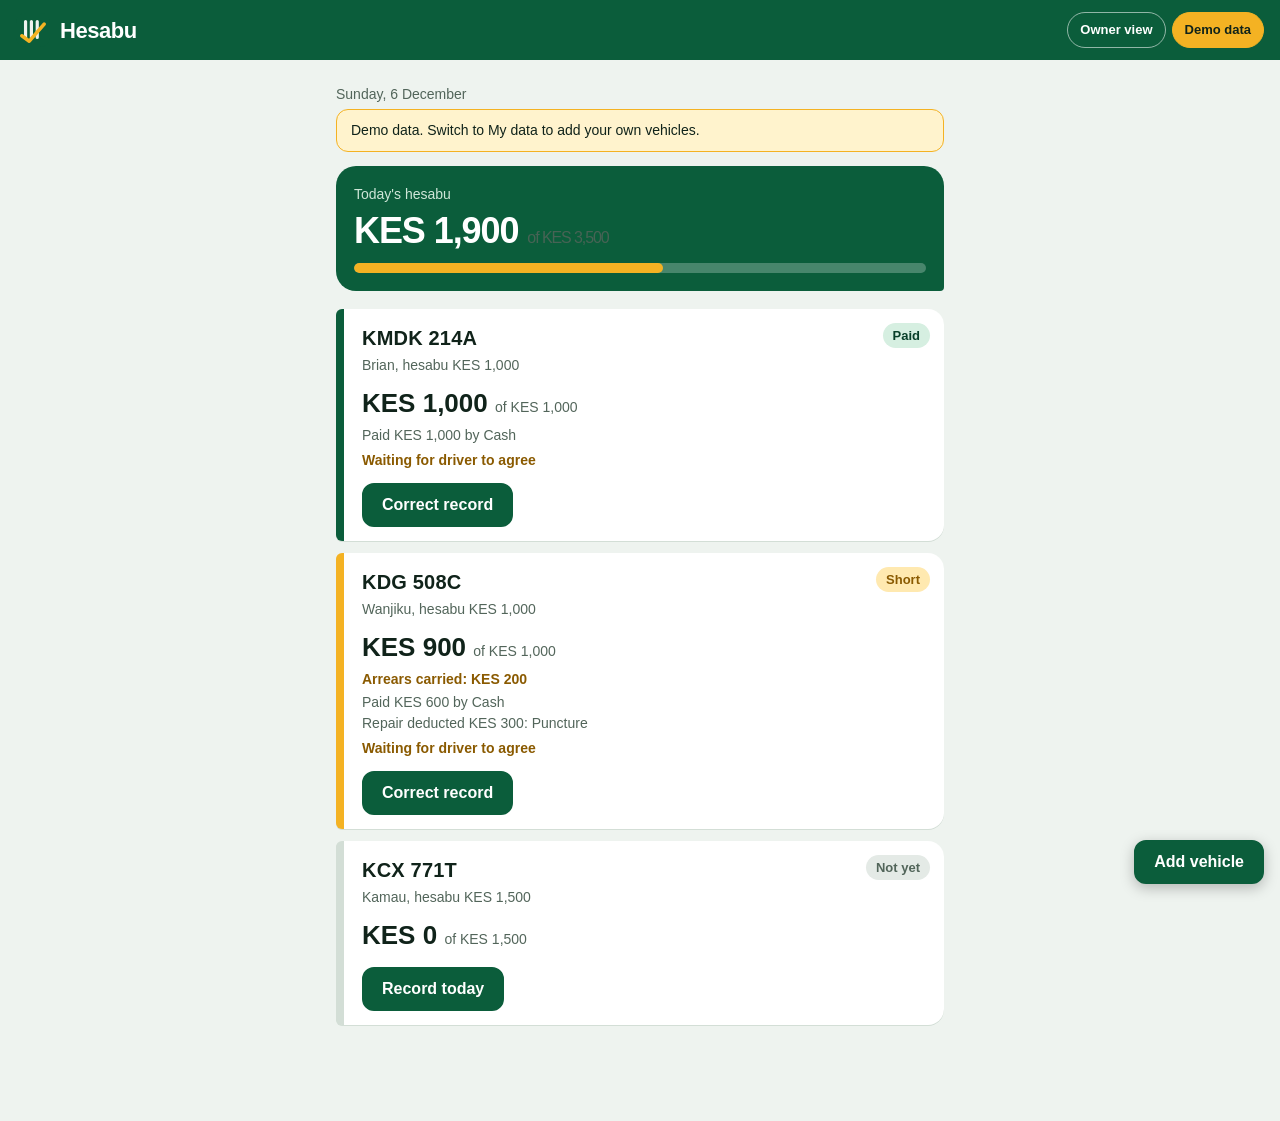
==== index.html @ f23fcfda "first commit" ====
<!doctype html>
<html lang="en">
<head>
<meta charset="utf-8">
<meta name="viewport" content="width=device-width, initial-scale=1, viewport-fit=cover">
<meta name="theme-color" content="#0B5D3B">
<title>Hesabu: the daily record both sides agree on</title>
<link rel="stylesheet" href="style.css">
</head>
<body>
<header class="top">
  <a class="brand" href="./" aria-label="Hesabu home">
    <svg viewBox="0 0 32 32" width="34" height="34" aria-hidden="true">
      <rect width="32" height="32" rx="9" fill="#0B5D3B"/>
      <path d="M9 8v15M14.5 8v15M20 8v15" stroke="#EEF3EF" stroke-width="3" stroke-linecap="round"/>
      <path d="M5.5 21.5l7 5 14-16" stroke="#F4B223" stroke-width="3.4" fill="none" stroke-linecap="round" stroke-linejoin="round"/>
    </svg>
    <span>Hesabu</span>
  </a>
  <div class="ctrl">
    <button id="role" class="pill" type="button"></button>
    <button id="mode" class="pill" type="button"></button>
  </div>
</header>
<main id="app"></main>
<div id="sheet" class="sheet" hidden></div>
<script src="app.js"></script>
</body>
</html>
---- style.css ----
:root{
  --green:#0B5D3B;--green-d:#083F29;--amber:#F4B223;--amber-d:#8A5A00;
  --bg:#EEF3EF;--ink:#10231A;--mute:#52655A;--line:#D3DED6;--card:#fff;
  --red:#B3261E;--ok:#0B5D3B;
  --font:"Avenir Next","Segoe UI",Roboto,"Helvetica Neue",Arial,sans-serif;
}
*{box-sizing:border-box}
html{-webkit-text-size-adjust:100%}
body{margin:0;background:var(--bg);color:var(--ink);font:16px/1.5 var(--font);
  padding:env(safe-area-inset-top,0) 0 env(safe-area-inset-bottom,0)}
button,input,select{font:inherit;color:inherit}
:focus-visible{outline:3px solid var(--amber);outline-offset:2px}
.top{display:flex;justify-content:space-between;align-items:center;gap:8px;
  padding:12px 16px;background:var(--green);color:#fff;position:sticky;top:0;z-index:5}
.brand{display:flex;align-items:center;gap:10px;color:#fff;text-decoration:none;
  font-size:22px;font-weight:800;letter-spacing:-.02em}
.ctrl{display:flex;gap:6px;flex-wrap:wrap;justify-content:flex-end}
.pill{min-height:36px;padding:4px 12px;border-radius:999px;border:1.5px solid rgba(255,255,255,.55);
  background:transparent;color:#fff;font-size:13px;font-weight:600;cursor:pointer}
.pill[aria-pressed="true"]{background:var(--amber);border-color:var(--amber);color:var(--ink)}
main{max-width:640px;margin:0 auto;padding:16px 16px 96px}
.day{margin:8px 0 4px;color:var(--mute);font-size:14px}
.summary{background:var(--green);color:#fff;border-radius:20px 20px 4px 20px;padding:18px;margin-bottom:18px}
.summary .big{font-size:36px;font-weight:800;letter-spacing:-.03em;line-height:1.1}
.summary .big span{font-size:16px;font-weight:500;opacity:.85}
.bar{height:10px;border-radius:99px;background:rgba(255,255,255,.25);margin-top:12px;overflow:hidden}
.bar i{display:block;height:100%;background:var(--amber);border-radius:99px;transition:width .5s}
.banner{background:#FFF3CD;border:1.5px solid var(--amber);border-radius:12px;padding:10px 14px;margin-bottom:14px;font-size:14px}
.list{display:grid;gap:12px}
.card{background:var(--card);border-radius:6px 16px 16px 6px;padding:14px 14px 14px 18px;
  border-left:8px solid var(--line);box-shadow:0 1px 0 var(--line)}
.card.paid{border-left-color:var(--ok)}
.card.short{border-left-color:var(--amber)}
.row{display:flex;justify-content:space-between;gap:10px;align-items:flex-start}
h2{font-size:18px;margin:0}
h3{font-size:20px;margin:0;letter-spacing:.01em}
p{margin:2px 0}
.sub{color:var(--mute);font-size:14px}
.big{font-size:26px;font-weight:800;font-variant-numeric:tabular-nums;margin-top:6px}
.big span{font-size:14px;font-weight:500;color:var(--mute)}
.tag{padding:3px 10px;border-radius:99px;font-size:13px;font-weight:700;white-space:nowrap}
.s-paid{background:#D6EFE1;color:var(--green-d)}
.s-short{background:#FFE9B0;color:var(--amber-d)}
.s-none{background:#E4EAE6;color:var(--mute)}
.e-pending{color:var(--amber-d)}.e-agreed{color:var(--ok)}.e-disputed{color:var(--red)}
.ent{font-weight:700;font-size:14px;margin-top:4px}
.note{font-size:14px;color:var(--mute)}
.warn{color:var(--amber-d);font-weight:600}
.acts{display:flex;gap:8px;margin-top:12px;flex-wrap:wrap}
.btn{min-height:44px;padding:8px 18px;border-radius:12px;border:2px solid var(--green);
  background:var(--green);color:#fff;font-weight:700;cursor:pointer}
.btn.alt{background:#fff;color:var(--green)}
.btn.bad{background:#fff;border-color:var(--red);color:var(--red)}
.btn.full{width:100%}
.btn:active{transform:translateY(1px)}
.empty{text-align:center;padding:36px 12px;color:var(--mute)}
.empty h2{color:var(--ink);margin-bottom:6px}
.fab{position:fixed;right:16px;bottom:calc(16px + env(safe-area-inset-bottom,0));box-shadow:0 4px 14px rgba(0,0,0,.25)}
.sheet{position:fixed;inset:0;background:rgba(16,35,26,.55);z-index:10;display:flex;align-items:flex-end;justify-content:center}
.sheet[hidden]{display:none}
.panel{background:#fff;width:100%;max-width:640px;max-height:92vh;overflow:auto;
  border-radius:22px 22px 0 0;padding:18px 18px calc(18px + env(safe-area-inset-bottom,0));animation:up .22s ease-out}
@keyframes up{from{transform:translateY(40px);opacity:.4}to{transform:none;opacity:1}}
label{display:block;font-weight:600;font-size:14px;margin:12px 0 4px}
input,select{width:100%;min-height:46px;padding:8px 12px;border:1.5px solid var(--line);border-radius:10px;background:#fff}
.chips{display:flex;gap:8px;flex-wrap:wrap;margin-top:6px}
.chip{min-height:44px;padding:6px 16px;border-radius:99px;border:1.5px solid var(--green);background:#fff;font-weight:700;color:var(--green);cursor:pointer}
.chip[aria-pressed="true"]{background:var(--green);color:#fff}
.two{display:grid;grid-template-columns:1fr 1fr;gap:10px}
.sum{background:var(--bg);border-radius:12px;padding:12px;margin:14px 0}
.sum div{display:flex;justify-content:space-between;font-variant-numeric:tabular-nums}
.sum .t{font-weight:800;border-top:1px solid var(--line);margin-top:6px;padding-top:6px}
.err{color:var(--red);font-size:14px;min-height:20px}
@media (prefers-reduced-motion:reduce){*{animation:none!important;transition:none!important}}
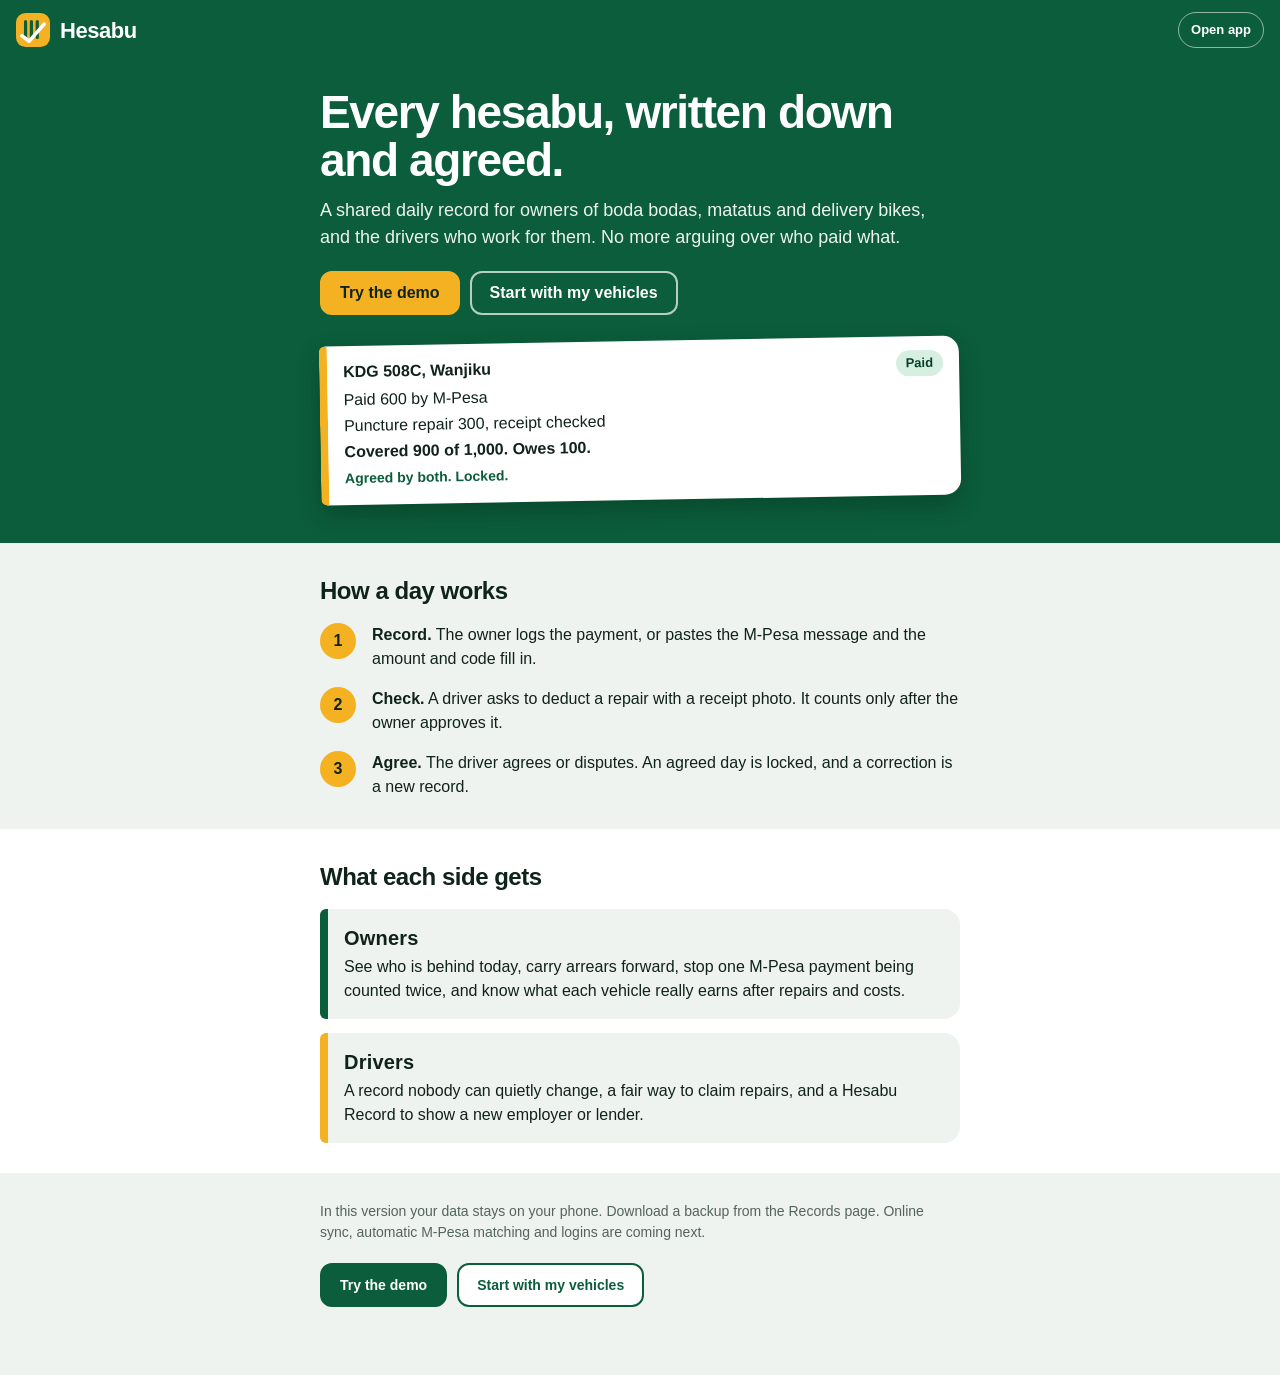
==== commit 0fae022a: "second commit" ====
--- a/index.html
+++ b/index.html
@@ -4,26 +4,62 @@
 <meta charset="utf-8">
 <meta name="viewport" content="width=device-width, initial-scale=1, viewport-fit=cover">
 <meta name="theme-color" content="#0B5D3B">
-<title>Hesabu: the daily record both sides agree on</title>
+<title>Hesabu: every hesabu, written down and agreed</title>
+<meta name="description" content="A shared daily record for boda, matatu and delivery owners and their drivers.">
 <link rel="stylesheet" href="style.css">
+<link rel="stylesheet" href="welcome.css">
 </head>
 <body>
 <header class="top">
-  <a class="brand" href="./" aria-label="Hesabu home">
+  <a class="brand" href="index.html" aria-label="Hesabu home">
     <svg viewBox="0 0 32 32" width="34" height="34" aria-hidden="true">
-      <rect width="32" height="32" rx="9" fill="#0B5D3B"/>
-      <path d="M9 8v15M14.5 8v15M20 8v15" stroke="#EEF3EF" stroke-width="3" stroke-linecap="round"/>
-      <path d="M5.5 21.5l7 5 14-16" stroke="#F4B223" stroke-width="3.4" fill="none" stroke-linecap="round" stroke-linejoin="round"/>
+      <rect width="32" height="32" rx="9" fill="#F4B223"/>
+      <path d="M9 8v15M14.5 8v15M20 8v15" stroke="#0B5D3B" stroke-width="3" stroke-linecap="round"/>
+      <path d="M5.5 21.5l7 5 14-16" stroke="#fff" stroke-width="3.4" fill="none" stroke-linecap="round" stroke-linejoin="round"/>
     </svg>
     <span>Hesabu</span>
   </a>
-  <div class="ctrl">
-    <button id="role" class="pill" type="button"></button>
-    <button id="mode" class="pill" type="button"></button>
+  <a class="pill" href="app.html?mode=demo">Open app</a>
+</header>
+
+<section class="hero">
+  <div class="wrap">
+    <h1>Every hesabu, written down and agreed.</h1>
+    <p>A shared daily record for owners of boda bodas, matatus and delivery bikes, and the drivers who work for them. No more arguing over who paid what.</p>
+    <div class="cta">
+      <a class="btn amber" href="app.html?mode=demo">Try the demo</a>
+      <a class="btn ghost" href="app.html?mode=mine">Start with my vehicles</a>
+    </div>
+    <div class="slip" aria-label="Example of a day record">
+      <div class="row"><b>KDG 508C, Wanjiku</b><span class="tag s-paid">Paid</span></div>
+      <p>Paid 600 by M-Pesa</p>
+      <p>Puncture repair 300, receipt checked</p>
+      <p><b>Covered 900 of 1,000. Owes 100.</b></p>
+      <p class="e-agreed ent">Agreed by both. Locked.</p>
+    </div>
   </div>
-</header>
-<main id="app"></main>
-<div id="sheet" class="sheet" hidden></div>
-<script src="app.js"></script>
+</section>
+
+<section class="sec"><div class="wrap">
+  <h2>How a day works</h2>
+  <ol class="steps">
+    <li><div><b>Record.</b> The owner logs the payment, or pastes the M-Pesa message and the amount and code fill in.</div></li>
+    <li><div><b>Check.</b> A driver asks to deduct a repair with a receipt photo. It counts only after the owner approves it.</div></li>
+    <li><div><b>Agree.</b> The driver agrees or disputes. An agreed day is locked, and a correction is a new record.</div></li>
+  </ol>
+</div></section>
+
+<section class="sec alt"><div class="wrap">
+  <h2>What each side gets</h2>
+  <div class="who">
+    <div><h3>Owners</h3><p>See who is behind today, carry arrears forward, stop one M-Pesa payment being counted twice, and know what each vehicle really earns after repairs and costs.</p></div>
+    <div><h3>Drivers</h3><p>A record nobody can quietly change, a fair way to claim repairs, and a Hesabu Record to show a new employer or lender.</p></div>
+  </div>
+</div></section>
+
+<section class="foot"><div class="wrap">
+  <p>In this version your data stays on your phone. Download a backup from the Records page. Online sync, automatic M-Pesa matching and logins are coming next.</p>
+  <div class="cta"><a class="btn" href="app.html?mode=demo">Try the demo</a><a class="btn alt" href="app.html?mode=mine">Start with my vehicles</a></div>
+</div></section>
 </body>
 </html>
--- a/style.css
+++ b/style.css
@@ -72,3 +72,19 @@
 .sum .t{font-weight:800;border-top:1px solid var(--line);margin-top:6px;padding-top:6px}
 .err{color:var(--red);font-size:14px;min-height:20px}
 @media (prefers-reduced-motion:reduce){*{animation:none!important;transition:none!important}}
+textarea{width:100%;min-height:72px;padding:8px 12px;border:1.5px solid var(--line);border-radius:10px;background:#fff;font:inherit;resize:vertical;margin-bottom:8px}
+a.btn{display:inline-flex;align-items:center;text-decoration:none}
+.lines{list-style:none;margin:8px 0 0;padding:0;font-size:14px}
+.lines li{display:flex;gap:10px;align-items:flex-start;padding:8px 0;border-top:1px dashed var(--line)}
+.thumbb{border:0;padding:0;background:none;cursor:pointer;flex:none}
+.thumb{width:64px;height:64px;object-fit:cover;border-radius:8px;border:1.5px solid var(--line);display:block}
+.view img{width:100%;border-radius:12px}
+.rep{margin-top:26px}
+.stat{display:grid;grid-template-columns:repeat(3,1fr);gap:8px;margin-top:8px}
+.stat b{display:block;font-size:17px;font-variant-numeric:tabular-nums}
+.stat span{font-size:12px;color:var(--mute)}
+.tabs{display:flex;gap:6px;margin:4px 0 14px;background:#DDE7E0;padding:4px;border-radius:14px}
+.tab{flex:1;min-height:42px;border:0;border-radius:10px;background:transparent;font-weight:700;color:var(--mute);cursor:pointer}
+.tab[aria-pressed="true"]{background:#fff;color:var(--green);box-shadow:0 1px 0 var(--line)}
+.code{font-weight:800;letter-spacing:.06em}
+@media print{.top,.tabs,.acts,.fab{display:none!important}body{background:#fff}}
--- a/welcome.css
+++ b/welcome.css
@@ -0,0 +1,21 @@
+a.pill{display:inline-flex;align-items:center;text-decoration:none}
+.wrap{max-width:640px;margin:0 auto}
+.hero{background:var(--green);color:#fff;padding:28px 16px 44px}
+.hero h1{font-size:clamp(32px,9vw,46px);line-height:1.05;letter-spacing:-.03em;margin:0 0 12px}
+.hero>.wrap>p{font-size:18px;opacity:.93;max-width:34em}
+.cta{display:flex;gap:10px;flex-wrap:wrap;margin:20px 0}
+a.btn{justify-content:center;text-align:center}
+.btn.amber{background:var(--amber);border-color:var(--amber);color:var(--ink)}
+.btn.ghost{background:transparent;border-color:rgba(255,255,255,.7);color:#fff}
+.slip{background:#fff;color:var(--ink);border-radius:6px 16px 16px 6px;border-left:8px solid var(--amber);
+  padding:14px 16px;margin-top:26px;transform:rotate(-1deg);box-shadow:0 10px 24px rgba(0,0,0,.22)}
+.sec{padding:30px 16px}.sec.alt{background:#fff}
+.sec h2{font-size:24px;letter-spacing:-.02em;margin-bottom:14px}
+.steps{counter-reset:s;list-style:none;padding:0;margin:0;display:grid;gap:16px}
+.steps li{display:grid;grid-template-columns:40px 1fr;gap:12px;align-items:start}
+.steps li::before{counter-increment:s;content:counter(s);width:36px;height:36px;border-radius:50%;
+  background:var(--amber);color:var(--ink);font-weight:800;display:grid;place-items:center}
+.who{display:grid;gap:14px}
+.who>div{padding:14px 16px;border-left:8px solid var(--green);background:var(--bg);border-radius:6px 16px 16px 6px}
+.who>div+div{border-left-color:var(--amber)}
+.foot{padding:26px 16px 48px;color:var(--mute);font-size:14px}
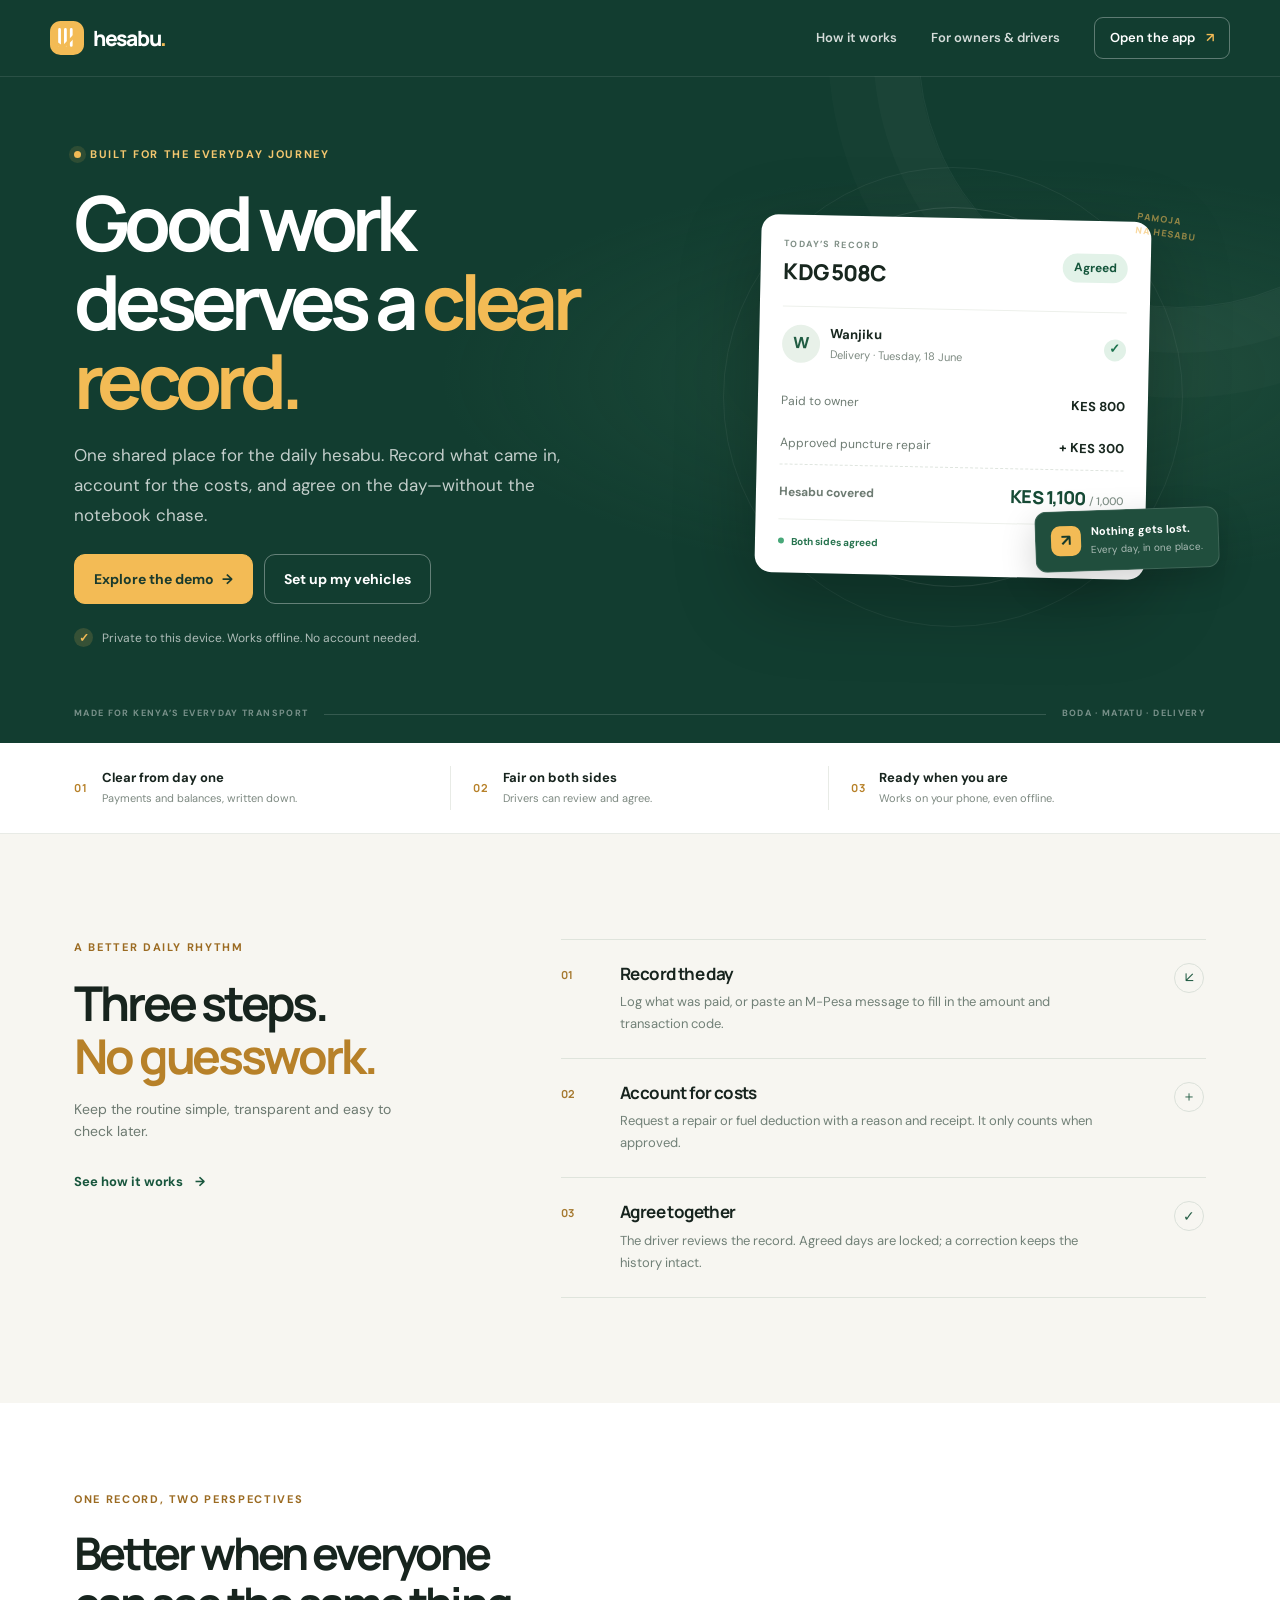
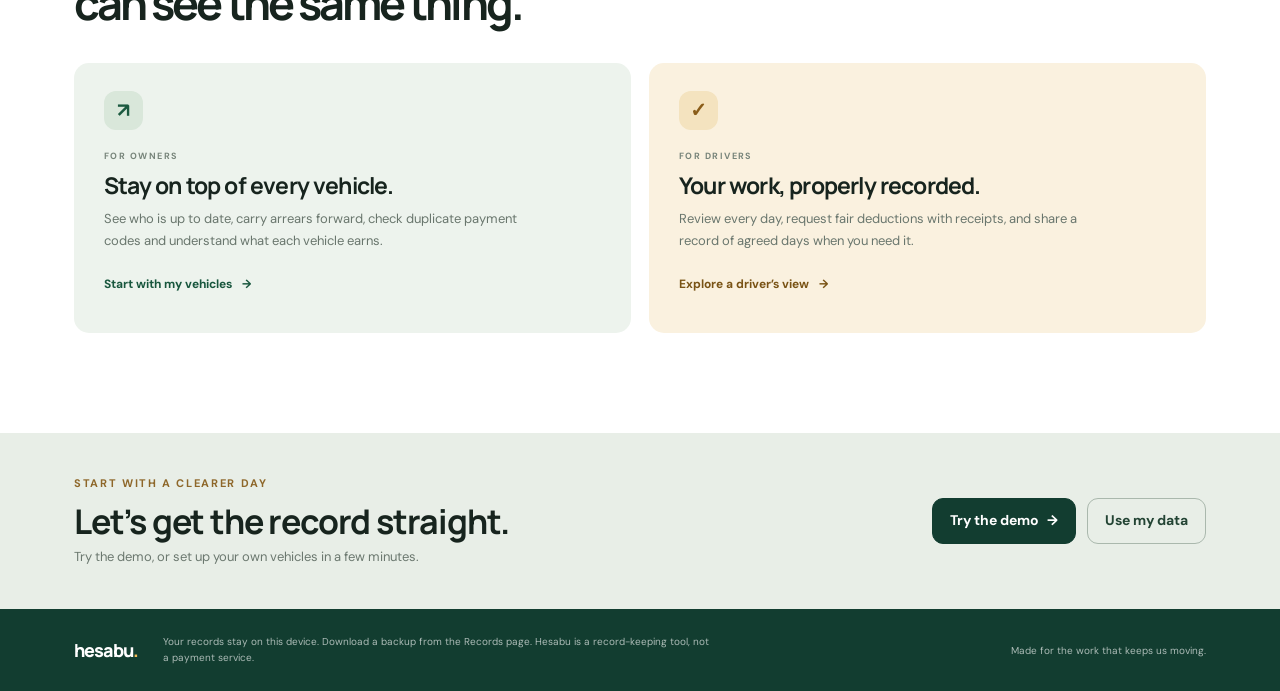
==== commit 5157b379: "Modernize Hesabu frontend experience and accessibility" ====
--- a/index.html
+++ b/index.html
@@ -1,65 +1,91 @@
 <!doctype html>
 <html lang="en">
 <head>
-<meta charset="utf-8">
-<meta name="viewport" content="width=device-width, initial-scale=1, viewport-fit=cover">
-<meta name="theme-color" content="#0B5D3B">
-<title>Hesabu: every hesabu, written down and agreed</title>
-<meta name="description" content="A shared daily record for boda, matatu and delivery owners and their drivers.">
-<link rel="stylesheet" href="style.css">
-<link rel="stylesheet" href="welcome.css">
+  <meta charset="utf-8">
+  <meta name="viewport" content="width=device-width, initial-scale=1, viewport-fit=cover">
+  <meta name="theme-color" content="#123d30">
+  <meta name="description" content="A clear, shared daily record for boda boda, matatu and delivery owners and their drivers. Track payments, agree deductions and keep every hesabu in one place.">
+  <meta name="color-scheme" content="light">
+  <title>Hesabu — Clear records. Better working days.</title>
+  <link rel="preconnect" href="https://fonts.googleapis.com">
+  <link rel="preconnect" href="https://fonts.gstatic.com" crossorigin>
+  <link href="https://fonts.googleapis.com/css2?family=DM+Sans:wght@400;500;600;700&family=Manrope:wght@400;500;600;700;800&display=swap" rel="stylesheet">
+  <link rel="stylesheet" href="style.css">
+  <link rel="stylesheet" href="welcome.css">
+  <link rel="manifest" href="manifest.json">
 </head>
-<body>
-<header class="top">
-  <a class="brand" href="index.html" aria-label="Hesabu home">
-    <svg viewBox="0 0 32 32" width="34" height="34" aria-hidden="true">
-      <rect width="32" height="32" rx="9" fill="#F4B223"/>
-      <path d="M9 8v15M14.5 8v15M20 8v15" stroke="#0B5D3B" stroke-width="3" stroke-linecap="round"/>
-      <path d="M5.5 21.5l7 5 14-16" stroke="#fff" stroke-width="3.4" fill="none" stroke-linecap="round" stroke-linejoin="round"/>
-    </svg>
-    <span>Hesabu</span>
-  </a>
-  <a class="pill" href="app.html?mode=demo">Open app</a>
-</header>
+<body class="welcome-page">
+  <a class="skip-link" href="#main">Skip to content</a>
+  <header class="top landing-header">
+    <a class="brand" href="index.html" aria-label="Hesabu home">
+      <span class="brand-mark" aria-hidden="true"><svg viewBox="0 0 32 32" width="34" height="34"><rect width="32" height="32" rx="10" fill="currentColor"/><path d="M9 8v15M14.5 8v15M20 8v15" stroke="#fff" stroke-width="2.6" stroke-linecap="round"/><path d="m6 21 6 4 14-14" stroke="#f3bb55" stroke-width="3" fill="none" stroke-linecap="round" stroke-linejoin="round"/></svg></span>
+      <span>hesabu<span class="brand-period">.</span></span>
+    </a>
+    <nav class="landing-nav" aria-label="Main navigation">
+      <a href="#how-it-works">How it works</a>
+      <a href="#for-everyone">For owners &amp; drivers</a>
+      <a class="nav-cta" href="app.html?mode=demo">Open the app <span aria-hidden="true">↗</span></a>
+    </nav>
+  </header>
 
-<section class="hero">
-  <div class="wrap">
-    <h1>Every hesabu, written down and agreed.</h1>
-    <p>A shared daily record for owners of boda bodas, matatus and delivery bikes, and the drivers who work for them. No more arguing over who paid what.</p>
-    <div class="cta">
-      <a class="btn amber" href="app.html?mode=demo">Try the demo</a>
-      <a class="btn ghost" href="app.html?mode=mine">Start with my vehicles</a>
-    </div>
-    <div class="slip" aria-label="Example of a day record">
-      <div class="row"><b>KDG 508C, Wanjiku</b><span class="tag s-paid">Paid</span></div>
-      <p>Paid 600 by M-Pesa</p>
-      <p>Puncture repair 300, receipt checked</p>
-      <p><b>Covered 900 of 1,000. Owes 100.</b></p>
-      <p class="e-agreed ent">Agreed by both. Locked.</p>
-    </div>
-  </div>
-</section>
+  <main id="main">
+    <section class="hero">
+      <div class="hero-grid wrap">
+        <div class="hero-copy">
+          <p class="eyebrow"><span class="eyebrow-dot"></span> BUILT FOR THE EVERYDAY JOURNEY</p>
+          <h1>Good work deserves a <em>clear record.</em></h1>
+          <p class="hero-lede">One shared place for the daily hesabu. Record what came in, account for the costs, and agree on the day—without the notebook chase.</p>
+          <div class="cta hero-actions">
+            <a class="btn amber" href="app.html?mode=demo">Explore the demo <span aria-hidden="true">→</span></a>
+            <a class="btn ghost" href="app.html?mode=mine">Set up my vehicles</a>
+          </div>
+          <div class="hero-note"><span class="checkmark" aria-hidden="true">✓</span> Private to this device. Works offline. No account needed.</div>
+        </div>
 
-<section class="sec"><div class="wrap">
-  <h2>How a day works</h2>
-  <ol class="steps">
-    <li><div><b>Record.</b> The owner logs the payment, or pastes the M-Pesa message and the amount and code fill in.</div></li>
-    <li><div><b>Check.</b> A driver asks to deduct a repair with a receipt photo. It counts only after the owner approves it.</div></li>
-    <li><div><b>Agree.</b> The driver agrees or disputes. An agreed day is locked, and a correction is a new record.</div></li>
-  </ol>
-</div></section>
+        <div class="preview-wrap" aria-label="Example daily record">
+          <div class="preview-orbit orbit-one"></div><div class="preview-orbit orbit-two"></div>
+          <article class="preview-card">
+            <div class="preview-top"><div><span class="preview-label">TODAY’S RECORD</span><strong>KDG 508C</strong></div><span class="tag s-paid">Agreed</span></div>
+            <div class="preview-driver"><span class="avatar">W</span><span><b>Wanjiku</b><small>Delivery · Tuesday, 18 June</small></span><span class="verified" aria-label="Verified">✓</span></div>
+            <div class="preview-amount"><span>Paid to owner</span><strong>KES 800</strong></div>
+            <div class="preview-amount deduction"><span>Approved puncture repair</span><strong>+ KES 300</strong></div>
+            <div class="preview-total"><span>Hesabu covered</span><strong>KES 1,100 <small>/ 1,000</small></strong></div>
+            <div class="preview-footer"><span><i></i> Both sides agreed</span><span>Record saved</span></div>
+          </article>
+          <div class="float-note"><span class="float-icon">↗</span><span><b>Nothing gets lost.</b><small>Every day, in one place.</small></span></div>
+          <span class="hero-stamp" aria-hidden="true">PAMOJA<br>NA HESABU</span>
+        </div>
+      </div>
+      <div class="hero-bottom wrap"><span>MADE FOR KENYA’S EVERYDAY TRANSPORT</span><span class="hero-bottom-line"></span><span>BODA · MATATU · DELIVERY</span></div>
+    </section>
 
-<section class="sec alt"><div class="wrap">
-  <h2>What each side gets</h2>
-  <div class="who">
-    <div><h3>Owners</h3><p>See who is behind today, carry arrears forward, stop one M-Pesa payment being counted twice, and know what each vehicle really earns after repairs and costs.</p></div>
-    <div><h3>Drivers</h3><p>A record nobody can quietly change, a fair way to claim repairs, and a Hesabu Record to show a new employer or lender.</p></div>
-  </div>
-</div></section>
+    <section class="value-strip" aria-label="Hesabu benefits"><div class="wrap value-grid">
+      <div><span class="value-number">01</span><p><b>Clear from day one</b><small>Payments and balances, written down.</small></p></div>
+      <div><span class="value-number">02</span><p><b>Fair on both sides</b><small>Drivers can review and agree.</small></p></div>
+      <div><span class="value-number">03</span><p><b>Ready when you are</b><small>Works on your phone, even offline.</small></p></div>
+    </div></section>
 
-<section class="foot"><div class="wrap">
-  <p>In this version your data stays on your phone. Download a backup from the Records page. Online sync, automatic M-Pesa matching and logins are coming next.</p>
-  <div class="cta"><a class="btn" href="app.html?mode=demo">Try the demo</a><a class="btn alt" href="app.html?mode=mine">Start with my vehicles</a></div>
-</div></section>
+    <section class="story-section" id="how-it-works"><div class="wrap story-grid">
+      <div class="section-intro"><p class="eyebrow dark-eyebrow">A BETTER DAILY RHYTHM</p><h2>Three steps.<br><em>No guesswork.</em></h2><p>Keep the routine simple, transparent and easy to check later.</p><a class="text-link" href="app.html?mode=demo">See how it works <span aria-hidden="true">→</span></a></div>
+      <ol class="steps">
+        <li><span class="step-index">01</span><div><h3>Record the day</h3><p>Log what was paid, or paste an M-Pesa message to fill in the amount and transaction code.</p></div><span class="step-symbol" aria-hidden="true">↙</span></li>
+        <li><span class="step-index">02</span><div><h3>Account for costs</h3><p>Request a repair or fuel deduction with a reason and receipt. It only counts when approved.</p></div><span class="step-symbol" aria-hidden="true">＋</span></li>
+        <li><span class="step-index">03</span><div><h3>Agree together</h3><p>The driver reviews the record. Agreed days are locked; a correction keeps the history intact.</p></div><span class="step-symbol" aria-hidden="true">✓</span></li>
+      </ol>
+    </div></section>
+
+    <section class="people-section" id="for-everyone"><div class="wrap">
+      <div class="people-heading"><p class="eyebrow dark-eyebrow">ONE RECORD, TWO PERSPECTIVES</p><h2>Better when everyone<br>can see the same thing.</h2></div>
+      <div class="people-grid">
+        <article class="person-card owner-card"><span class="person-icon" aria-hidden="true">↗</span><p class="person-kicker">FOR OWNERS</p><h3>Stay on top of every vehicle.</h3><p>See who is up to date, carry arrears forward, check duplicate payment codes and understand what each vehicle earns.</p><a href="app.html?mode=mine">Start with my vehicles <span aria-hidden="true">→</span></a></article>
+        <article class="person-card driver-card"><span class="person-icon" aria-hidden="true">✓</span><p class="person-kicker">FOR DRIVERS</p><h3>Your work, properly recorded.</h3><p>Review every day, request fair deductions with receipts, and share a record of agreed days when you need it.</p><a href="app.html?mode=demo">Explore a driver’s view <span aria-hidden="true">→</span></a></article>
+      </div>
+    </div></section>
+
+    <section class="closing-cta"><div class="wrap closing-inner"><div><p class="eyebrow">START WITH A CLEARER DAY</p><h2>Let’s get the record straight.</h2><p>Try the demo, or set up your own vehicles in a few minutes.</p></div><div class="cta"><a class="btn dark-btn" href="app.html?mode=demo">Try the demo <span aria-hidden="true">→</span></a><a class="btn outline-dark" href="app.html?mode=mine">Use my data</a></div></div></section>
+  </main>
+
+  <footer class="site-footer"><div class="wrap footer-inner"><a class="brand footer-brand" href="index.html"><span>hesabu<span class="brand-period">.</span></span></a><p>Your records stay on this device. Download a backup from the Records page. Hesabu is a record-keeping tool, not a payment service.</p><span>Made for the work that keeps us moving.</span></div></footer>
+  <script>if('serviceWorker' in navigator)addEventListener('load',()=>navigator.serviceWorker.register('sw.js').catch(()=>{}));</script>
 </body>
 </html>
--- a/style.css
+++ b/style.css
@@ -1,90 +1,109 @@
-:root{
-  --green:#0B5D3B;--green-d:#083F29;--amber:#F4B223;--amber-d:#8A5A00;
-  --bg:#EEF3EF;--ink:#10231A;--mute:#52655A;--line:#D3DED6;--card:#fff;
-  --red:#B3261E;--ok:#0B5D3B;
-  --font:"Avenir Next","Segoe UI",Roboto,"Helvetica Neue",Arial,sans-serif;
+@import url('https://fonts.googleapis.com/css2?family=DM+Sans:wght@400;500;600;700&family=Manrope:wght@400;500;600;700;800&display=swap');
+:root {
+  color-scheme: light;
+  --green: #123d30;
+  --green-d: #0c2e24;
+  --green-mid: #245c48;
+  --amber: #f3bb55;
+  --amber-d: #79500e;
+  --bg: #f7f6f1;
+  --ink: #17241e;
+  --mute: #66736b;
+  --line: #e2e6df;
+  --card: #fff;
+  --red: #a63c35;
+  --ok: #176345;
+  --font: 'DM Sans', 'Segoe UI', Roboto, Arial, sans-serif;
+  --display: 'Manrope', 'DM Sans', sans-serif;
+  --shadow: 0 16px 48px rgba(21, 48, 37, .08);
 }
-*{box-sizing:border-box}
-html{-webkit-text-size-adjust:100%}
-body{margin:0;background:var(--bg);color:var(--ink);font:16px/1.5 var(--font);
-  padding:env(safe-area-inset-top,0) 0 env(safe-area-inset-bottom,0)}
-button,input,select{font:inherit;color:inherit}
-:focus-visible{outline:3px solid var(--amber);outline-offset:2px}
-.top{display:flex;justify-content:space-between;align-items:center;gap:8px;
-  padding:12px 16px;background:var(--green);color:#fff;position:sticky;top:0;z-index:5}
-.brand{display:flex;align-items:center;gap:10px;color:#fff;text-decoration:none;
-  font-size:22px;font-weight:800;letter-spacing:-.02em}
-.ctrl{display:flex;gap:6px;flex-wrap:wrap;justify-content:flex-end}
-.pill{min-height:36px;padding:4px 12px;border-radius:999px;border:1.5px solid rgba(255,255,255,.55);
-  background:transparent;color:#fff;font-size:13px;font-weight:600;cursor:pointer}
-.pill[aria-pressed="true"]{background:var(--amber);border-color:var(--amber);color:var(--ink)}
-main{max-width:640px;margin:0 auto;padding:16px 16px 96px}
-.day{margin:8px 0 4px;color:var(--mute);font-size:14px}
-.summary{background:var(--green);color:#fff;border-radius:20px 20px 4px 20px;padding:18px;margin-bottom:18px}
-.summary .big{font-size:36px;font-weight:800;letter-spacing:-.03em;line-height:1.1}
-.summary .big span{font-size:16px;font-weight:500;opacity:.85}
-.bar{height:10px;border-radius:99px;background:rgba(255,255,255,.25);margin-top:12px;overflow:hidden}
-.bar i{display:block;height:100%;background:var(--amber);border-radius:99px;transition:width .5s}
-.banner{background:#FFF3CD;border:1.5px solid var(--amber);border-radius:12px;padding:10px 14px;margin-bottom:14px;font-size:14px}
-.list{display:grid;gap:12px}
-.card{background:var(--card);border-radius:6px 16px 16px 6px;padding:14px 14px 14px 18px;
-  border-left:8px solid var(--line);box-shadow:0 1px 0 var(--line)}
-.card.paid{border-left-color:var(--ok)}
-.card.short{border-left-color:var(--amber)}
-.row{display:flex;justify-content:space-between;gap:10px;align-items:flex-start}
-h2{font-size:18px;margin:0}
-h3{font-size:20px;margin:0;letter-spacing:.01em}
-p{margin:2px 0}
-.sub{color:var(--mute);font-size:14px}
-.big{font-size:26px;font-weight:800;font-variant-numeric:tabular-nums;margin-top:6px}
-.big span{font-size:14px;font-weight:500;color:var(--mute)}
-.tag{padding:3px 10px;border-radius:99px;font-size:13px;font-weight:700;white-space:nowrap}
-.s-paid{background:#D6EFE1;color:var(--green-d)}
-.s-short{background:#FFE9B0;color:var(--amber-d)}
-.s-none{background:#E4EAE6;color:var(--mute)}
-.e-pending{color:var(--amber-d)}.e-agreed{color:var(--ok)}.e-disputed{color:var(--red)}
-.ent{font-weight:700;font-size:14px;margin-top:4px}
-.note{font-size:14px;color:var(--mute)}
-.warn{color:var(--amber-d);font-weight:600}
-.acts{display:flex;gap:8px;margin-top:12px;flex-wrap:wrap}
-.btn{min-height:44px;padding:8px 18px;border-radius:12px;border:2px solid var(--green);
-  background:var(--green);color:#fff;font-weight:700;cursor:pointer}
-.btn.alt{background:#fff;color:var(--green)}
-.btn.bad{background:#fff;border-color:var(--red);color:var(--red)}
-.btn.full{width:100%}
-.btn:active{transform:translateY(1px)}
-.empty{text-align:center;padding:36px 12px;color:var(--mute)}
-.empty h2{color:var(--ink);margin-bottom:6px}
-.fab{position:fixed;right:16px;bottom:calc(16px + env(safe-area-inset-bottom,0));box-shadow:0 4px 14px rgba(0,0,0,.25)}
-.sheet{position:fixed;inset:0;background:rgba(16,35,26,.55);z-index:10;display:flex;align-items:flex-end;justify-content:center}
-.sheet[hidden]{display:none}
-.panel{background:#fff;width:100%;max-width:640px;max-height:92vh;overflow:auto;
-  border-radius:22px 22px 0 0;padding:18px 18px calc(18px + env(safe-area-inset-bottom,0));animation:up .22s ease-out}
-@keyframes up{from{transform:translateY(40px);opacity:.4}to{transform:none;opacity:1}}
-label{display:block;font-weight:600;font-size:14px;margin:12px 0 4px}
-input,select{width:100%;min-height:46px;padding:8px 12px;border:1.5px solid var(--line);border-radius:10px;background:#fff}
-.chips{display:flex;gap:8px;flex-wrap:wrap;margin-top:6px}
-.chip{min-height:44px;padding:6px 16px;border-radius:99px;border:1.5px solid var(--green);background:#fff;font-weight:700;color:var(--green);cursor:pointer}
-.chip[aria-pressed="true"]{background:var(--green);color:#fff}
-.two{display:grid;grid-template-columns:1fr 1fr;gap:10px}
-.sum{background:var(--bg);border-radius:12px;padding:12px;margin:14px 0}
-.sum div{display:flex;justify-content:space-between;font-variant-numeric:tabular-nums}
-.sum .t{font-weight:800;border-top:1px solid var(--line);margin-top:6px;padding-top:6px}
-.err{color:var(--red);font-size:14px;min-height:20px}
-@media (prefers-reduced-motion:reduce){*{animation:none!important;transition:none!important}}
-textarea{width:100%;min-height:72px;padding:8px 12px;border:1.5px solid var(--line);border-radius:10px;background:#fff;font:inherit;resize:vertical;margin-bottom:8px}
-a.btn{display:inline-flex;align-items:center;text-decoration:none}
-.lines{list-style:none;margin:8px 0 0;padding:0;font-size:14px}
-.lines li{display:flex;gap:10px;align-items:flex-start;padding:8px 0;border-top:1px dashed var(--line)}
-.thumbb{border:0;padding:0;background:none;cursor:pointer;flex:none}
-.thumb{width:64px;height:64px;object-fit:cover;border-radius:8px;border:1.5px solid var(--line);display:block}
-.view img{width:100%;border-radius:12px}
-.rep{margin-top:26px}
-.stat{display:grid;grid-template-columns:repeat(3,1fr);gap:8px;margin-top:8px}
-.stat b{display:block;font-size:17px;font-variant-numeric:tabular-nums}
-.stat span{font-size:12px;color:var(--mute)}
-.tabs{display:flex;gap:6px;margin:4px 0 14px;background:#DDE7E0;padding:4px;border-radius:14px}
-.tab{flex:1;min-height:42px;border:0;border-radius:10px;background:transparent;font-weight:700;color:var(--mute);cursor:pointer}
-.tab[aria-pressed="true"]{background:#fff;color:var(--green);box-shadow:0 1px 0 var(--line)}
-.code{font-weight:800;letter-spacing:.06em}
-@media print{.top,.tabs,.acts,.fab{display:none!important}body{background:#fff}}
+* { box-sizing: border-box; }
+html { -webkit-text-size-adjust: 100%; scroll-behavior: smooth; scroll-padding-top: 88px; }
+body { margin: 0; background: var(--bg); color: var(--ink); font: 16px/1.55 var(--font); padding: env(safe-area-inset-top,0) 0 env(safe-area-inset-bottom,0); }
+button,input,select,textarea { font: inherit; color: inherit; }
+button,a,input,select,textarea { -webkit-tap-highlight-color: transparent; }
+:focus-visible { outline: 3px solid #d99320; outline-offset: 3px; }
+.skip-link { position: fixed; top: 8px; left: 8px; z-index: 100; padding: 10px 14px; border-radius: 8px; color: white; background: var(--green); transform: translateY(-150%); }
+.skip-link:focus { transform: none; }
+.top { display:flex; justify-content:space-between; align-items:center; gap:12px; padding:12px max(20px,calc((100vw - 1180px)/2)); background:var(--green); color:#fff; position:sticky; top:0; z-index:5; box-shadow:0 1px 0 rgba(255,255,255,.1); }
+.brand { display:flex; align-items:center; gap:9px; color:#fff; text-decoration:none; font:800 21px/1 var(--display); letter-spacing:-.06em; }
+.brand-mark { display:flex; color:var(--amber); }
+.brand-period { color:var(--amber); }
+.ctrl { display:flex; gap:8px; flex-wrap:wrap; justify-content:flex-end; }
+.pill { min-height:40px; padding:6px 14px; border-radius:999px; border:1px solid rgba(255,255,255,.36); background:rgba(255,255,255,.08); color:#fff; font-size:13px; font-weight:700; cursor:pointer; }
+.pill[aria-pressed="true"] { background:var(--amber); border-color:var(--amber); color:var(--green-d); }
+main:not(#main) { max-width:860px; margin:0 auto; padding:22px 20px 112px; }
+#app { min-height:70vh; }
+.day { margin:12px 0 14px; color:var(--mute); font-size:14px; font-weight:600; }
+.summary { position:relative; overflow:hidden; background:var(--green); color:#fff; border-radius:20px; padding:23px 24px; margin-bottom:20px; box-shadow:var(--shadow); }
+.summary:after { content:''; position:absolute; width:180px; height:180px; right:-72px; top:-104px; border:1px solid rgba(255,255,255,.14); border-radius:50%; box-shadow:0 0 0 24px rgba(255,255,255,.035),0 0 0 48px rgba(255,255,255,.025); }
+.summary .sub { color:#d5e7db!important; font-size:13px; font-weight:700; text-transform:uppercase; letter-spacing:.09em; }
+.summary .big { font:800 clamp(30px,8vw,42px)/1.2 var(--display); letter-spacing:-.05em; }
+.summary .big span { font:500 15px var(--font); color:#d5e7db; letter-spacing:0; }
+.bar { height:9px; border-radius:99px; background:rgba(255,255,255,.2); margin-top:17px; overflow:hidden; }
+.bar i { display:block; height:100%; background:var(--amber); border-radius:99px; transition:width .5s ease; }
+.banner { background:#fff4d9; border:1px solid #ead199; border-radius:12px; padding:12px 15px; margin:0 0 15px; font-size:14px; color:#5f491e; }
+.list { display:grid; gap:13px; }
+.card { background:var(--card); border:1px solid var(--line); border-radius:16px; padding:18px; box-shadow:0 3px 12px rgba(21,48,37,.035); }
+.card.paid { border-left:4px solid #2a805c; }
+.card.short { border-left:4px solid #e6ad3f; }
+.card:not(.paid):not(.short) { border-left:4px solid #cbd4ce; }
+.row { display:flex; justify-content:space-between; gap:12px; align-items:flex-start; }
+h2,h3 { font-family:var(--display); letter-spacing:-.035em; }
+h2 { font-size:21px; line-height:1.25; margin:0; }
+h3 { font-size:20px; line-height:1.25; margin:0; }
+p { margin:4px 0; }
+.sub,.note { color:var(--mute); font-size:14px; }
+.big { font:800 27px/1.25 var(--display); letter-spacing:-.04em; font-variant-numeric:tabular-nums; margin-top:10px; }
+.big span { font:500 14px var(--font); color:var(--mute); letter-spacing:0; }
+.tag { display:inline-flex; align-items:center; padding:5px 11px; border-radius:999px; font-size:12px; font-weight:700; white-space:nowrap; }
+.s-paid { background:#e2f2e8; color:#15563c; }
+.s-short { background:#fff0cd; color:#785012; }
+.s-none { background:#eef1ee; color:#58675f; }
+.e-pending { color:#895d13; }.e-agreed { color:var(--ok); }.e-disputed { color:var(--red); }
+.ent { font-weight:700; font-size:13px; margin-top:7px; }
+.warn { color:#865a12; font-weight:700; }
+.acts { display:flex; gap:8px; margin-top:14px; flex-wrap:wrap; }
+.btn { display:inline-flex; justify-content:center; align-items:center; gap:8px; min-height:46px; padding:10px 17px; border-radius:11px; border:1px solid var(--green); background:var(--green); color:#fff; font-weight:700; font-size:14px; text-decoration:none; cursor:pointer; transition:transform .15s,background .15s,box-shadow .15s; }
+.btn:hover { background:var(--green-d); box-shadow:0 5px 14px rgba(18,61,48,.15); }
+.btn:active { transform:translateY(1px); }
+.btn.alt { background:#fff; color:var(--green); }
+.btn.alt:hover { background:#f0f5f1; }
+.btn.bad { background:#fff; border-color:#d6a5a1; color:var(--red); }
+.btn.full { width:100%; }
+.empty { text-align:center; padding:44px 16px; color:var(--mute); background:#fff; border:1px dashed #cbd5ce; border-radius:18px; }
+.empty h2 { color:var(--ink); margin-bottom:8px; }
+.fab { position:fixed; right:max(20px,calc((100vw - 820px)/2)); bottom:calc(20px + env(safe-area-inset-bottom,0)); z-index:3; border-radius:999px; box-shadow:0 8px 24px rgba(12,46,36,.25); }
+.sheet { position:fixed; inset:0; background:rgba(10,31,24,.58); backdrop-filter:blur(4px); z-index:10; display:flex; align-items:flex-end; justify-content:center; }
+.sheet[hidden] { display:none; }
+.panel { background:#fff; width:100%; max-width:620px; max-height:min(92vh,900px); overflow:auto; border:1px solid rgba(255,255,255,.7); border-radius:24px 24px 0 0; padding:23px 22px calc(22px + env(safe-area-inset-bottom,0)); box-shadow:0 -16px 50px rgba(0,0,0,.16); animation:up .22s ease-out; }
+@keyframes up { from { transform:translateY(35px); opacity:.5; } to { transform:none; opacity:1; } }
+label { display:block; font-weight:700; font-size:13px; margin:14px 0 6px; }
+input,select,textarea { width:100%; min-height:48px; padding:10px 12px; border:1px solid #ccd6cf; border-radius:10px; background:#fff; }
+input:focus,select:focus,textarea:focus { border-color:var(--green-mid); outline:3px solid rgba(36,92,72,.14); }
+.chips { display:flex; gap:8px; flex-wrap:wrap; margin-top:7px; }
+.chip { min-height:44px; padding:7px 15px; border-radius:99px; border:1px solid var(--green-mid); background:#fff; font-weight:700; color:var(--green); cursor:pointer; }
+.chip[aria-pressed="true"] { background:var(--green); color:#fff; }
+.two { display:grid; grid-template-columns:1fr 1fr; gap:10px; }
+.sum { background:#f4f6f3; border-radius:12px; padding:13px; margin:14px 0; }
+.sum div { display:flex; justify-content:space-between; gap:10px; font-variant-numeric:tabular-nums; }
+.sum .t { font-weight:800; border-top:1px solid var(--line); margin-top:7px; padding-top:7px; }
+.err { color:var(--red); font-size:14px; min-height:20px; }
+textarea { min-height:82px; resize:vertical; margin-bottom:8px; }
+a.btn { display:inline-flex; align-items:center; text-decoration:none; }
+.lines { list-style:none; margin:10px 0 0; padding:0; font-size:14px; }
+.lines li { display:flex; gap:11px; align-items:flex-start; padding:10px 0; border-top:1px dashed var(--line); }
+.thumbb { border:0; padding:0; background:none; cursor:pointer; flex:none; }
+.thumb { width:64px; height:64px; object-fit:cover; border-radius:10px; border:1px solid var(--line); display:block; }
+.view img { width:100%; border-radius:12px; }
+.rep { margin-top:30px; }
+.stat { display:grid; grid-template-columns:repeat(3,minmax(0,1fr)); gap:10px; margin-top:13px; }
+.stat b { display:block; font-size:16px; font-variant-numeric:tabular-nums; overflow-wrap:anywhere; }
+.stat span { font-size:12px; color:var(--mute); }
+.tabs { display:flex; gap:5px; margin:2px 0 18px; background:#e9ede8; padding:5px; border-radius:13px; }
+.tab { flex:1; min-height:43px; border:0; border-radius:9px; background:transparent; font-weight:700; color:var(--mute); cursor:pointer; }
+.tab[aria-pressed="true"] { background:#fff; color:var(--green); box-shadow:0 2px 6px rgba(20,54,39,.08); }
+.code { font-weight:800; letter-spacing:.06em; }
+@media (max-width:560px) { .top { padding:10px 14px; } .brand { font-size:19px; } .pill { min-height:38px; padding:5px 10px; font-size:12px; } main:not(#main) { padding:17px 14px 105px; } .card { padding:15px; } .acts .btn { flex:1 1 auto; } .stat { gap:7px; } .stat b { font-size:14px; } }
+@media print { .top,.tabs,.acts,.fab,.skip-link { display:none!important; } body { background:#fff; } main:not(#main) { max-width:none; padding:0; } .card { box-shadow:none; break-inside:avoid; } }
+@media (prefers-reduced-motion:reduce) { *,*::before,*::after { scroll-behavior:auto!important; animation-duration:.01ms!important; animation-iteration-count:1!important; transition-duration:.01ms!important; } }
--- a/welcome.css
+++ b/welcome.css
@@ -1,21 +1,104 @@
-a.pill{display:inline-flex;align-items:center;text-decoration:none}
-.wrap{max-width:640px;margin:0 auto}
-.hero{background:var(--green);color:#fff;padding:28px 16px 44px}
-.hero h1{font-size:clamp(32px,9vw,46px);line-height:1.05;letter-spacing:-.03em;margin:0 0 12px}
-.hero>.wrap>p{font-size:18px;opacity:.93;max-width:34em}
-.cta{display:flex;gap:10px;flex-wrap:wrap;margin:20px 0}
-a.btn{justify-content:center;text-align:center}
-.btn.amber{background:var(--amber);border-color:var(--amber);color:var(--ink)}
-.btn.ghost{background:transparent;border-color:rgba(255,255,255,.7);color:#fff}
-.slip{background:#fff;color:var(--ink);border-radius:6px 16px 16px 6px;border-left:8px solid var(--amber);
-  padding:14px 16px;margin-top:26px;transform:rotate(-1deg);box-shadow:0 10px 24px rgba(0,0,0,.22)}
-.sec{padding:30px 16px}.sec.alt{background:#fff}
-.sec h2{font-size:24px;letter-spacing:-.02em;margin-bottom:14px}
-.steps{counter-reset:s;list-style:none;padding:0;margin:0;display:grid;gap:16px}
-.steps li{display:grid;grid-template-columns:40px 1fr;gap:12px;align-items:start}
-.steps li::before{counter-increment:s;content:counter(s);width:36px;height:36px;border-radius:50%;
-  background:var(--amber);color:var(--ink);font-weight:800;display:grid;place-items:center}
-.who{display:grid;gap:14px}
-.who>div{padding:14px 16px;border-left:8px solid var(--green);background:var(--bg);border-radius:6px 16px 16px 6px}
-.who>div+div{border-left-color:var(--amber)}
-.foot{padding:26px 16px 48px;color:var(--mute);font-size:14px}
+.landing-header { min-height:76px; padding-left:max(24px,calc((100vw - 1180px)/2)); padding-right:max(24px,calc((100vw - 1180px)/2)); background:#123d30; }
+.landing-nav { display:flex; align-items:center; gap:34px; }
+.landing-nav a { color:rgba(255,255,255,.82); text-decoration:none; font-size:13px; font-weight:600; transition:color .15s; }
+.landing-nav a:hover { color:#fff; }
+.landing-nav .nav-cta { padding:10px 15px; border:1px solid rgba(255,255,255,.32); border-radius:9px; color:#fff; }
+.nav-cta span { padding-left:8px; color:#f3bb55; }
+.wrap { max-width:1180px; margin:0 auto; padding-left:24px; padding-right:24px; }
+.hero { position:relative; overflow:hidden; color:#fff; background:radial-gradient(ellipse at 79% 45%,rgba(62,115,85,.28),transparent 40%),#123d30; }
+.hero:before { content:''; position:absolute; width:520px; height:520px; border:1px solid rgba(255,255,255,.055); border-radius:50%; right:-160px; top:-290px; box-shadow:0 0 0 45px rgba(255,255,255,.018),0 0 0 90px rgba(255,255,255,.014); }
+.hero-grid { position:relative; z-index:1; min-height:540px; display:grid; grid-template-columns:1fr .9fr; gap:64px; align-items:center; padding-top:70px; padding-bottom:60px; }
+.hero-copy { max-width:560px; }
+.eyebrow { display:flex; align-items:center; gap:9px; margin:0 0 20px; color:#f3c76f; font-size:11px; letter-spacing:.15em; font-weight:700; }
+.eyebrow-dot { width:7px; height:7px; border-radius:50%; background:#f3bb55; box-shadow:0 0 0 5px rgba(243,187,85,.12); }
+.hero h1 { max-width:600px; margin:0; font:700 clamp(46px,6.2vw,76px)/1.04 var(--display); letter-spacing:-.075em; }
+.hero h1 em,.section-intro h2 em { color:#f3bb55; font-style:normal; }
+.hero-lede { max-width:500px; color:rgba(255,255,255,.75); font-size:17px; line-height:1.75; margin:21px 0 0; }
+.cta { display:flex; gap:11px; flex-wrap:wrap; margin:24px 0; }
+.hero-actions .btn { min-height:50px; padding:12px 19px; }
+.btn.amber { background:#f3bb55; border-color:#f3bb55; color:#193a2d; }
+.btn.amber:hover { background:#ffca6c; border-color:#ffca6c; }
+.btn.ghost { background:transparent; border-color:rgba(255,255,255,.35); color:#fff; }
+.btn.ghost:hover { background:rgba(255,255,255,.08); }
+.hero-note { display:flex; align-items:center; gap:9px; color:rgba(255,255,255,.66); font-size:12px; }
+.checkmark { display:grid; place-items:center; width:19px; height:19px; border-radius:50%; background:rgba(243,187,85,.16); color:#f3bb55; font-weight:800; }
+.preview-wrap { min-height:420px; position:relative; display:grid; place-items:center; }
+.preview-orbit { position:absolute; width:380px; height:380px; border:1px solid rgba(255,255,255,.11); border-radius:50%; }
+.orbit-two { width:460px; height:460px; border-color:rgba(255,255,255,.06); }
+.preview-card { position:relative; width:min(100%,390px); padding:22px; background:#fff; color:#18271f; border:1px solid rgba(255,255,255,.8); border-radius:17px; box-shadow:0 24px 80px rgba(0,0,0,.27); transform:rotate(1.2deg); }
+.preview-top { display:flex; align-items:center; justify-content:space-between; gap:10px; padding-bottom:19px; border-bottom:1px solid #edf0eb; }
+.preview-top>div { display:grid; gap:5px; }
+.preview-label { color:#809087; font-size:9px; font-weight:700; letter-spacing:.15em; }
+.preview-top strong { font:800 22px var(--display); letter-spacing:-.04em; }
+.preview-driver { display:flex; align-items:center; gap:10px; padding:17px 0; }
+.avatar { display:grid; place-items:center; width:38px; height:38px; border-radius:50%; background:#e8f1e9; color:#205c42; font-weight:800; }
+.preview-driver>span:nth-child(2) { flex:1; display:grid; gap:2px; font-size:13px; }
+.preview-driver small { color:#7c8980; font-size:11px; }
+.verified { display:grid; place-items:center; width:22px; height:22px; border-radius:50%; background:#e1f1e7; color:#1b724d; font-size:13px; font-weight:800; }
+.preview-amount,.preview-total { display:flex; justify-content:space-between; align-items:center; gap:10px; padding:11px 0; font-size:12px; }
+.preview-amount span,.preview-total span { color:#6d7b72; }
+.preview-amount strong { font-size:13px; font-variant-numeric:tabular-nums; }
+.preview-amount.deduction { border-bottom:1px dashed #dfe5df; }
+.preview-total { padding:15px 0; color:#174b36; font-weight:700; }
+.preview-total strong { font:800 18px var(--display); letter-spacing:-.04em; }
+.preview-total small { color:#809087; font:500 11px var(--font); letter-spacing:0; }
+.preview-footer { display:flex; justify-content:space-between; align-items:center; gap:8px; border-top:1px solid #edf0eb; padding-top:14px; color:#849088; font-size:10px; }
+.preview-footer span:first-child { color:#26734e; font-weight:700; }
+.preview-footer i { display:inline-block; width:6px; height:6px; margin-right:5px; border-radius:50%; background:#48a879; vertical-align:1px; }
+.float-note { position:absolute; right:-13px; bottom:37px; display:flex; gap:10px; align-items:center; padding:12px 15px; border:1px solid rgba(255,255,255,.14); border-radius:12px; background:#204e3d; box-shadow:0 12px 35px rgba(0,0,0,.18); transform:rotate(-2deg); }
+.float-icon { display:grid; place-items:center; width:30px; height:30px; border-radius:9px; background:#f3bb55; color:#173b2c; font-weight:800; }
+.float-note span:last-child { display:grid; color:#fff; font-size:11px; gap:2px; }
+.float-note small { color:rgba(255,255,255,.62); font-size:10px; }
+.hero-stamp { position:absolute; top:26px; right:8px; color:rgba(243,187,85,.56); font:800 9px/1.5 var(--display); letter-spacing:.12em; transform:rotate(8deg); }
+.hero-bottom { display:flex; align-items:center; gap:16px; padding-top:0; padding-bottom:22px; color:rgba(255,255,255,.43); font-size:9px; font-weight:700; letter-spacing:.15em; }
+.hero-bottom-line { flex:1; height:1px; background:rgba(255,255,255,.15); }
+.value-strip { background:#fff; border-bottom:1px solid #e8ebe6; }
+.value-grid { display:grid; grid-template-columns:repeat(3,1fr); padding-top:23px; padding-bottom:23px; }
+.value-grid>div { display:flex; align-items:center; gap:14px; padding:2px 22px; border-right:1px solid #e8ebe6; }
+.value-grid>div:first-child { padding-left:0; }.value-grid>div:last-child { border:0; }
+.value-number { color:#b78129; font:700 11px var(--display); letter-spacing:.08em; }
+.value-grid p { display:grid; margin:0; gap:2px; }
+.value-grid b { font-size:13px; }.value-grid small { color:#7d8981; font-size:11px; }
+.story-section { padding:105px 0; background:#f7f6f1; }
+.story-grid { display:grid; grid-template-columns:.75fr 1.25fr; gap:100px; align-items:start; }
+.dark-eyebrow { color:#9b6b22; }
+.section-intro h2,.people-heading h2 { margin:0; font:700 clamp(35px,4vw,48px)/1.12 var(--display); letter-spacing:-.065em; }
+.section-intro h2 em { color:#b78129; }
+.section-intro>p:not(.eyebrow) { max-width:320px; margin:16px 0; color:#6d7a71; font-size:14px; }
+.text-link { display:inline-flex; gap:12px; align-items:center; margin-top:14px; color:#18563d; text-decoration:none; font-weight:700; font-size:13px; }
+.steps { list-style:none; margin:0; padding:0; }
+.steps li { display:grid; grid-template-columns:44px 1fr 32px; gap:15px; align-items:start; padding:23px 0; border-top:1px solid #dfe4dc; }
+.steps li:last-child { border-bottom:1px solid #dfe4dc; }
+.step-index { color:#a57930; font:700 11px var(--display); padding-top:4px; }
+.steps h3 { margin:0 0 7px; font-size:17px; }
+.steps p { max-width:480px; margin:0; color:#718077; font-size:13px; line-height:1.7; }
+.step-symbol { display:grid; place-items:center; width:30px; height:30px; border:1px solid #dbe1da; border-radius:50%; color:#245d45; font-size:14px; }
+.people-section { padding:88px 0 100px; background:#fff; }
+.people-heading { margin-bottom:34px; }
+.people-heading h2 { font-size:clamp(34px,4vw,45px); }
+.people-grid { display:grid; grid-template-columns:1fr 1fr; gap:18px; }
+.person-card { position:relative; overflow:hidden; min-height:270px; padding:28px 30px; border-radius:15px; }
+.owner-card { background:#edf3ed; }.driver-card { background:#faf1df; }
+.person-icon { display:grid; place-items:center; width:39px; height:39px; border-radius:12px; background:#d9e7da; color:#1c5a40; font-size:20px; font-weight:700; }
+.driver-card .person-icon { background:#f4e3bf; color:#8a5d19; }
+.person-kicker { margin:20px 0 7px; color:#77847a; font-size:9px; font-weight:700; letter-spacing:.16em; }
+.person-card h3 { max-width:340px; font-size:23px; }
+.person-card>p:not(.person-kicker) { max-width:430px; margin:9px 0 18px; color:#69766d; font-size:13px; line-height:1.7; }
+.person-card>a { display:inline-flex; align-items:center; gap:10px; color:#18563d; font-size:12px; font-weight:700; text-decoration:none; }
+.driver-card>a { color:#795315; }
+.closing-cta { background:#e8eee7; padding:42px 0; }
+.closing-inner { display:flex; justify-content:space-between; align-items:center; gap:25px; }
+.closing-inner .eyebrow { margin-bottom:8px; color:#8e672a; }
+.closing-inner h2 { margin:0; font-size:clamp(25px,3vw,34px); }
+.closing-inner p:not(.eyebrow) { margin:5px 0 0; color:#6b786f; font-size:13px; }
+.closing-inner .cta { margin:0; }
+.dark-btn { background:#123d30; border-color:#123d30; }.dark-btn:hover { background:#0c2e24; }
+.outline-dark { background:transparent; border-color:#aab8ad; color:#234434; }.outline-dark:hover { background:#fff; }
+.site-footer { padding:25px 0; background:#123d30; color:rgba(255,255,255,.65); }
+.footer-inner { display:grid; grid-template-columns:auto 1fr auto; gap:26px; align-items:center; }
+.footer-brand { color:#fff; font-size:18px; }
+.footer-inner p { max-width:550px; margin:0; font-size:10px; line-height:1.6; }
+.footer-inner>span { font-size:10px; }
+@media (max-width:900px) { .hero-grid { gap:30px; grid-template-columns:1fr .85fr; }.hero h1 { font-size:clamp(46px,7vw,65px); }.preview-card { padding:18px; }.story-grid { gap:50px; } }
+@media (max-width:680px) { .landing-header { min-height:65px; padding:10px 17px; }.landing-nav { gap:0; }.landing-nav>a:not(.nav-cta) { display:none; }.landing-nav .nav-cta { padding:9px 11px; font-size:11px; }.wrap { padding-left:20px; padding-right:20px; }.hero-grid { min-height:auto; grid-template-columns:1fr; gap:15px; padding-top:57px; padding-bottom:25px; }.hero h1 { max-width:550px; font-size:clamp(48px,12vw,68px); }.hero-lede { max-width:490px; font-size:15px; }.hero-actions { margin:20px 0 17px; }.hero-actions .btn { flex:1 1 auto; }.preview-wrap { min-height:380px; margin:4px 0 0; }.preview-card { max-width:390px; }.preview-orbit { width:320px; height:320px; }.orbit-two { width:380px; height:380px; }.float-note { right:0; bottom:17px; }.hero-stamp { top:0; right:12px; }.hero-bottom { font-size:8px; gap:9px; }.value-grid { grid-template-columns:1fr; padding-top:8px; padding-bottom:8px; }.value-grid>div,.value-grid>div:first-child { padding:13px 0; border-right:0; border-bottom:1px solid #e8ebe6; }.value-grid>div:last-child { border:0; }.story-section { padding:68px 0; }.story-grid { grid-template-columns:1fr; gap:35px; }.section-intro h2 { font-size:40px; }.people-section { padding:68px 0; }.people-grid { grid-template-columns:1fr; gap:12px; }.person-card { min-height:245px; padding:24px; }.closing-inner { align-items:flex-start; flex-direction:column; }.closing-inner .cta { width:100%; }.closing-inner .btn { flex:1; }.footer-inner { grid-template-columns:1fr; gap:9px; }.footer-inner>span { display:none; } }
+@media (max-width:380px) { .hero-actions .btn { width:100%; }.preview-card { padding:16px; }.float-note { right:-4px; }.hero-bottom { letter-spacing:.08em; }.preview-top strong { font-size:19px; } }
